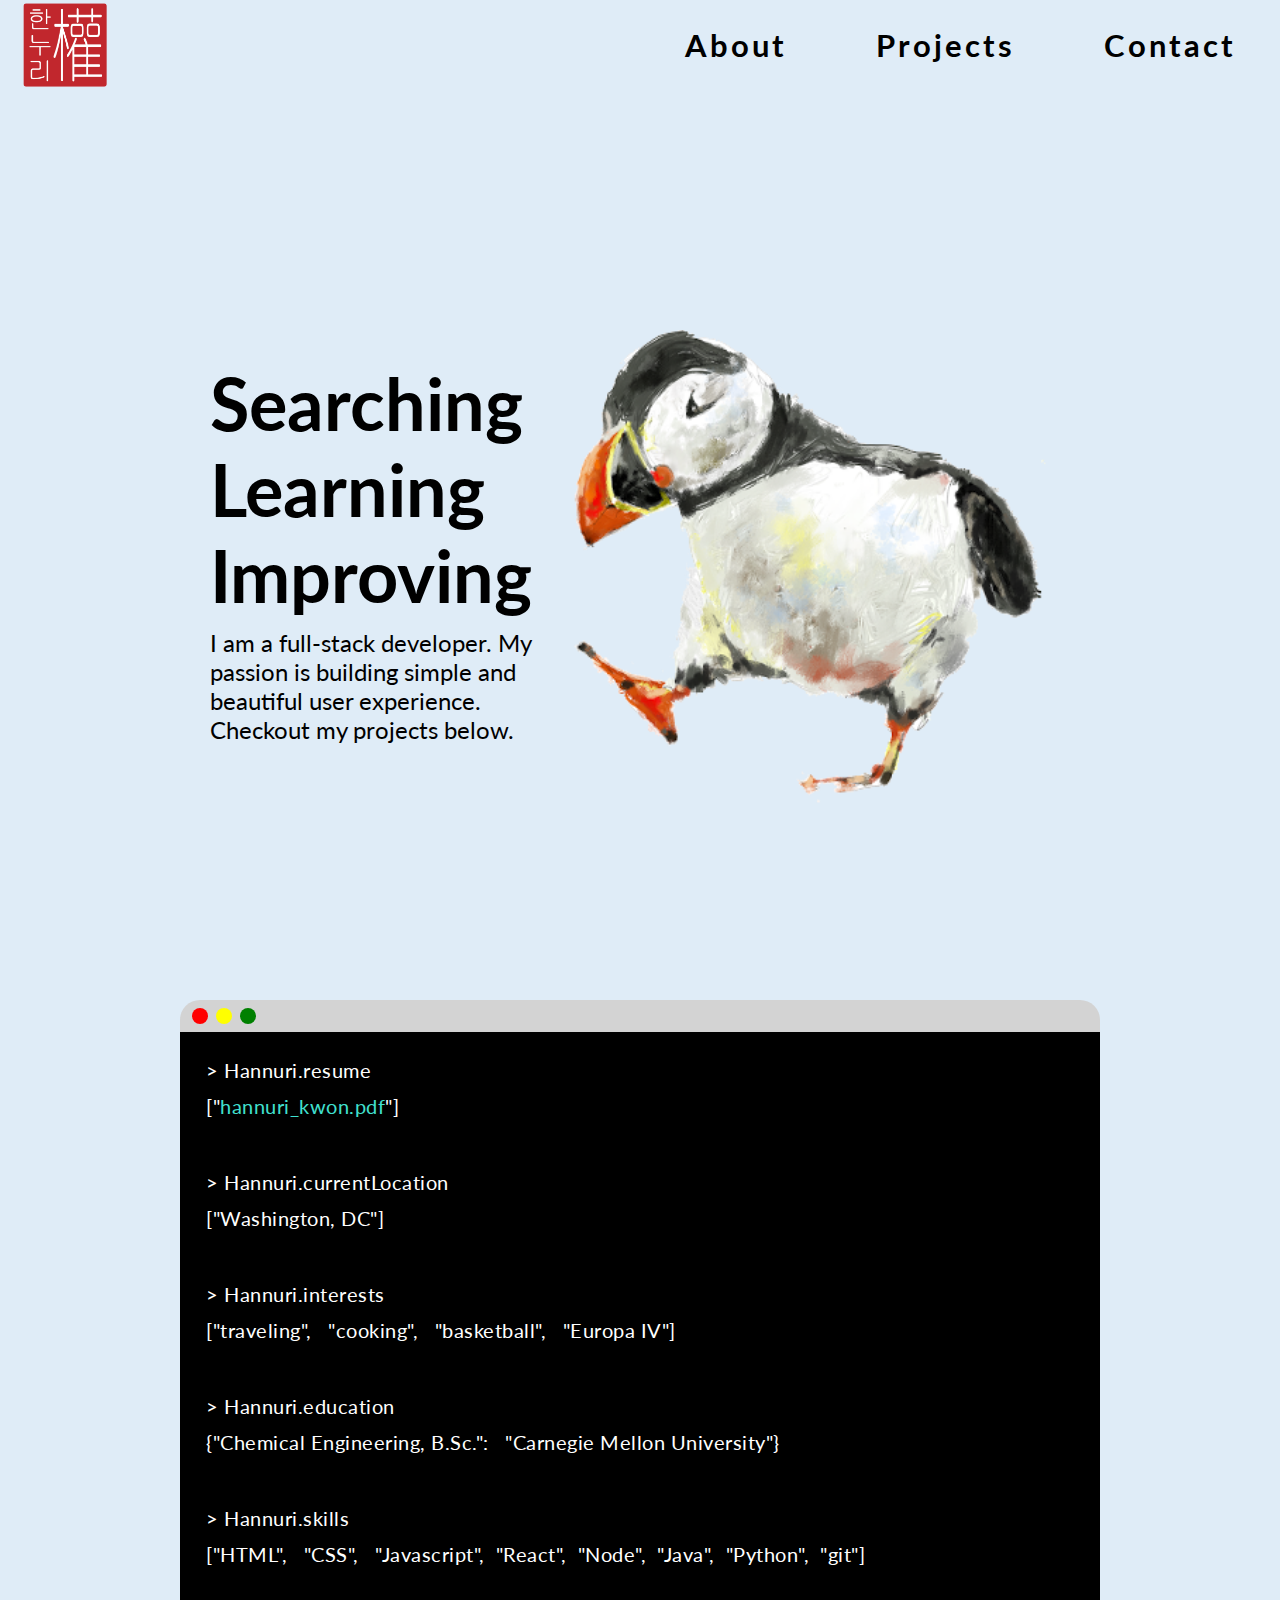
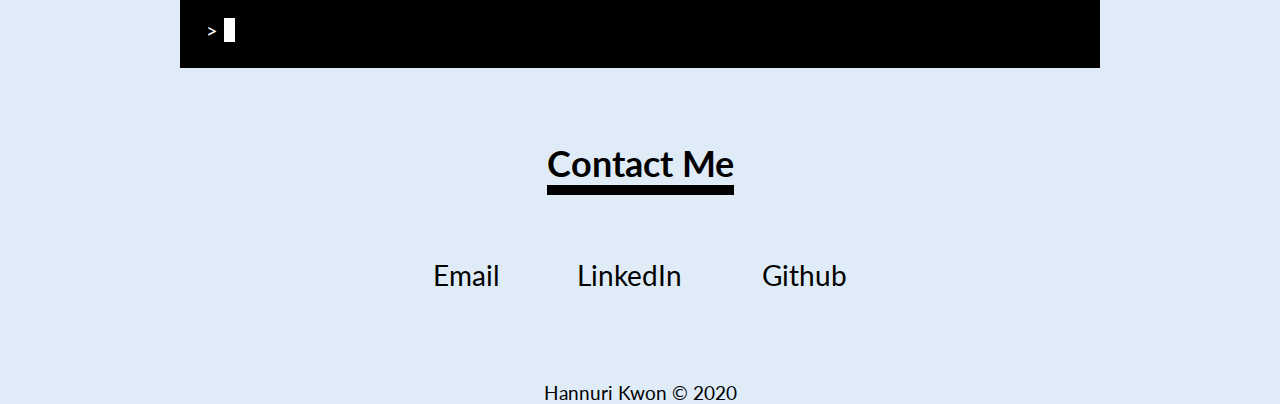
==== puffinLanding.html @ ebcfebdb "first commit" ====
<!DOCTYPE html>
<html lang="en-US">
  <head>
    <meta charset="UTF-8">
    <meta name="author" content="Hannuri Kwon">
    <meta name="description" content="Hannuri's Portfolio Page">
    <meta name="viewport" content="width=device-width, initial-scale=1.0">

    <link rel="stylesheet" href="./puffinStyle.css">
     <link href="https://fonts.googleapis.com/css?family=Lato&display=swap" rel="stylesheet">
    <link rel="shortcut icon" type="image/png"  href="img/seal2.png">
    <title>Nuri's Portfolio</title>
  </head>

  <body>
    <nav>
      <div class="logo">
        <img src="img/seal2.png" alt="seal">
      </div>
      <ul class="nav-links" id="nav-links">
        <li><a class="link1" href="#">About</a></li>
        <li><a class="link2" href="#">Projects</a></li>
        <li><a class="link3" href="#">Contact</a></li>
      </ul>
      <div class="burger">
        <div class="line1"></div>
        <div class="line2"></div>
        <div class="line3"></div>
      </div>
    </nav>

<!-- bigContainer has the max-width 940px to keep everything centered -->
    <div id="bigContainer">
      <!-- Landing Page  -->
      <header>
        <div id="heroWrapper">

          <div id="heroLeft">
            <div id="heroKeyWords">
              <h2>Searching</h2>
              <h2>Learning</h2>
              <h2>Improving</h2>
            </div>
            <div class="heroText">
              <p >I am a full-stack developer. My passion is building simple and beautiful user experience. Checkout my projects below.</p>
            </div>
          </div>

          <div id="heroRight">
            <div id="heroImage">
              <img src="img/puffinDrawing.png" alt="seal">
            </div>
          </div>

        </div>
      </header>

      <!-- About section to mimic the terminal -->
      <div class="aboutWrapper" data-link-id="1">
        <div class="topTerminal">
            <div class="circle1"></div>
            <div class="circle2"></div>
            <div class="circle3"></div>
        </div>
        <div class="mainTerminal">
          <div class="resume">
            <p> > Hannuri.resume </p>
            <p>["<a href=#>hannuri_kwon.pdf</a>"]</p>
          </div>
          <div class="location">
            <p> > Hannuri.currentLocation </p>
            <p>["Washington, DC"]</p>
          </div>

          <div class="interests">
            <p> > Hannuri.interests </p>
            <p>["traveling", &nbsp; "cooking", &nbsp; "basketball", &nbsp; "Europa IV"]</p>
          </div>
          <div class="education">
            <p> > Hannuri.education </p>
            <p>{"Chemical Engineering, B.Sc.": &nbsp; "Carnegie Mellon University"}</p>
          </div>
          <div class="skills">
            <p> > Hannuri.skills </p>
            <p>["HTML", &nbsp; "CSS", &nbsp; "Javascript", &nbsp;"React", &nbsp;"Node", &nbsp;"Java", &nbsp;"Python", &nbsp;"git"]</p>
          </div>
          <div class="cursor">
            <p> > <span class="blinker">&nbsp;&nbsp;</span></p>
          </div>
        </div>
      </div>

      <div class="projectWrapper" data-link-id="2">

      </div>

      <div class="contactTitle">
        <h2>Contact Me</h2>
      </div>

      <div class="contactLinks" data-link-id="3">
        <div>
          <a href="mailto:hannuri.kwon@gmail.com">Email</a>
        </div>
        <div>
          <a href="#">LinkedIn</a>
          <a href="#">Github</a>
        </div>
      </div>

      <footer>
        <div id="footerCredit">
          <p>Hannuri Kwon © 2020</p>
        </div>
      </footer>

    </div>

    <script src="script.js"></script>
  </body>

</html>
---- puffinStyle.css ----
* {
  box-sizing: border-box;
  margin: 0;
  padding: 0;
}

body {
  font-family: 'Lato', sans-serif;
  /* background-color: #EFF6FE; */
  background-color: #DFECF7;
}

/* Navigation bar */
nav {
  /* position: fixed; */
  width: 100%;
  min-height: 10vh;
  display: flex;
  justify-content: space-between;
  align-items: center;
}

.logo {
  height: 10vh;
  display: flex;
  justify-content: flex-start;
  align-items: center;
  margin-left: 20px;
}

nav img {
  height: 10vh;
}

.nav-links {
  width: 50%;
  display: flex;
  justify-content: space-around;
}

nav ul li {
  list-style: none;
}

nav a {
  color: black;
  text-decoration: none;
  font-weight: bold;
  font-size: calc(28px + 0.2vw);
  letter-spacing: 3px;
}

nav a:hover{
  border-bottom: 10px solid #E26118;
}

.burger {
  display: none;
  cursor: pointer;
}

.burger div{
  width: 10vh;
  height: 10px;
  background-color: white;
  margin: 10px;
}

@media screen and (max-width:840px) {
  body{
    overflow-x: hidden;
  }
  nav {
    background-color: #C1272D;
  }
  .nav-links {
    position: absolute;
    right: 0px;
    height: 92vh;
    width: 40%;
    top: 10vh;
    background-color: #C1272D;
    display: flex;
    justify-content: flex-start;
    flex-direction: column;
    align-items: center;
    transform: translateX(100%);
    transition: transform 0.5s ease-in;
  }
  .nav-links li {
    margin: 20px;
    opacity: 0;
  }
  nav a {
    color: white;
  }
  nav a:hover{
    border-bottom: 10px solid white;
  }
  .burger {
    display: block;
  }
}

.nav-active{
  transform: translateX(0%);
}

/* The <a> elements in the nav will fade into existance when user clicks on burger */
@keyframes navLinkFade {
  from{
    opacity: 0;
    transform: translateX(50px);
  }
  to{
    opacity: 1;
    transform: translate(0px);
  }
}

/* Three parallel lines that form the burger will turn into a X with javascript */
.toggle .line1{
  transform: rotate(-45deg) translate(-25px, 0px);
}
.toggle .line2{
  opacity: 0;
}
.toggle .line3{
  transform: rotate(45deg) translate(-25px, 0px);
}


/* Big Container that contains all of the content so that everything is fitted */
/* into the middle and we have a wide edge on both sides of the content. */
/* The wide edges will shrink first before the content in the middle shrinks */
#bigContainer {
  max-width: 940px;
  margin: 0 auto;
  padding-top: 10vh;
}

/* Header Section which includes the hero image (puffin image) and texts */
header {
  min-height: 90vh;
  width: 100%;
}

#heroWrapper {
  width: 100%;
  display: flex;
  padding-top: calc(50px + 10vh);
}

#heroLeft {
  width: 46%;
  padding: 40px;
}

header h2 {
  font-size: 72px;
}

header p {
  font-size: 24px;
  margin-top: 10px;
  padding-right: 20px;
}

#heroRight {
  width: 56%;
}

#heroImage {
}

header img {
  width: 496px;
  padding-top: 10px;
  margin-left:-40px;
  /* opacity: 0; */
  /* animation: fadeSimple 0.5s ease-in-out 0.5s forwards; */
  /* background-color: yellow; */
}

@media only screen and (max-width: 840px) {

  #heroWrapper {
    /* background-color: green; */
    width: 100%;
    display: flex;
    flex-direction: column-reverse;
    padding-top: calc(10vh);
  }
  #heroLeft {
    width: 100%;
    padding: 40px;
  }
  header h2 {
    /* background-color: yellow; */
    font-size: calc(40px + 4vw);
  }
  header p {
    font-size: calc(24px + 1vw);
    margin-top: 10px;
    padding-right: 20px;
  }
  #heroRight {
    width: 100%;
    display: flex;
    justify-content: center;
  }
  header img {
    width: 70vw;
  }
}


/* About Section with personal information */
.aboutWrapper {
  width: 100%;
  padding: 10px;
}

.topTerminal {
  width: 100%;
  height: 32px;
  border-radius: 20px 20px 0px 0px;
  background-color: #D3D3D3;
  display: flex;
  justify-content: flex-start;
  align-items: center;
}

.circle1 {
  width: 16px;
  height: 16px;
  border-radius: 50%;
  margin-left: 12px;
  background-color: red;
}

.circle2 {
  width: 16px;
  height: 16px;
  border-radius: 50%;
  margin-left: 8px;
  background-color: yellow;
}

.circle3 {
  width: 16px;
  height: 16px;
  border-radius: 50%;
  margin-left: 8px;
  background-color: green;
}

.mainTerminal {
  width: 100%;
  background-color: black;
}

.mainTerminal div {
  padding: 20px;
}

.mainTerminal p {
  color: white;
  padding: 6px;
  font-size: calc(16px + 0.3vw);
  letter-spacing: 0.5px;
}

.resume a{
  text-decoration: none;
  color:#40E0D0;
}
.resume a:hover{
  color: pink;
}

.blinker {
  display: inline;
  background: white;
  animation-name: blink;
  animation-duration: 900ms;
  animation-iteration-count: infinite;
  opacity: 1;
}

@keyframes blink {
  from {opacity: 0;}
  to {opacity: 1;}
}





/* Contact Section */
.contactTitle{
  display: flex;
  justify-content: center;
}

.contactTitle h2{
  font-size: calc(32px + 0.3vw);
  font-weight: bold;
  border-bottom: 10px solid black;
  margin: 5vw;
}

.contactLinks {
  display: flex;
  justify-content: center;
  flex-wrap: wrap;
  margin-bottom: 10vh;
}

.contactLinks a {
  color: black;
  text-decoration: none;
  font-size: calc(24px + 0.3vw);
  margin-left: 3vw;
  margin-right: 3vw;
}

.contactLinks a:hover {
  border-bottom: 10px solid #E26118;
}


/* Footer Section */
#footerCredit {
  display: flex;
  justify-content: center;
}

footer p {
  color: black;
  font-size: calc(16px + 0.2vw);
}
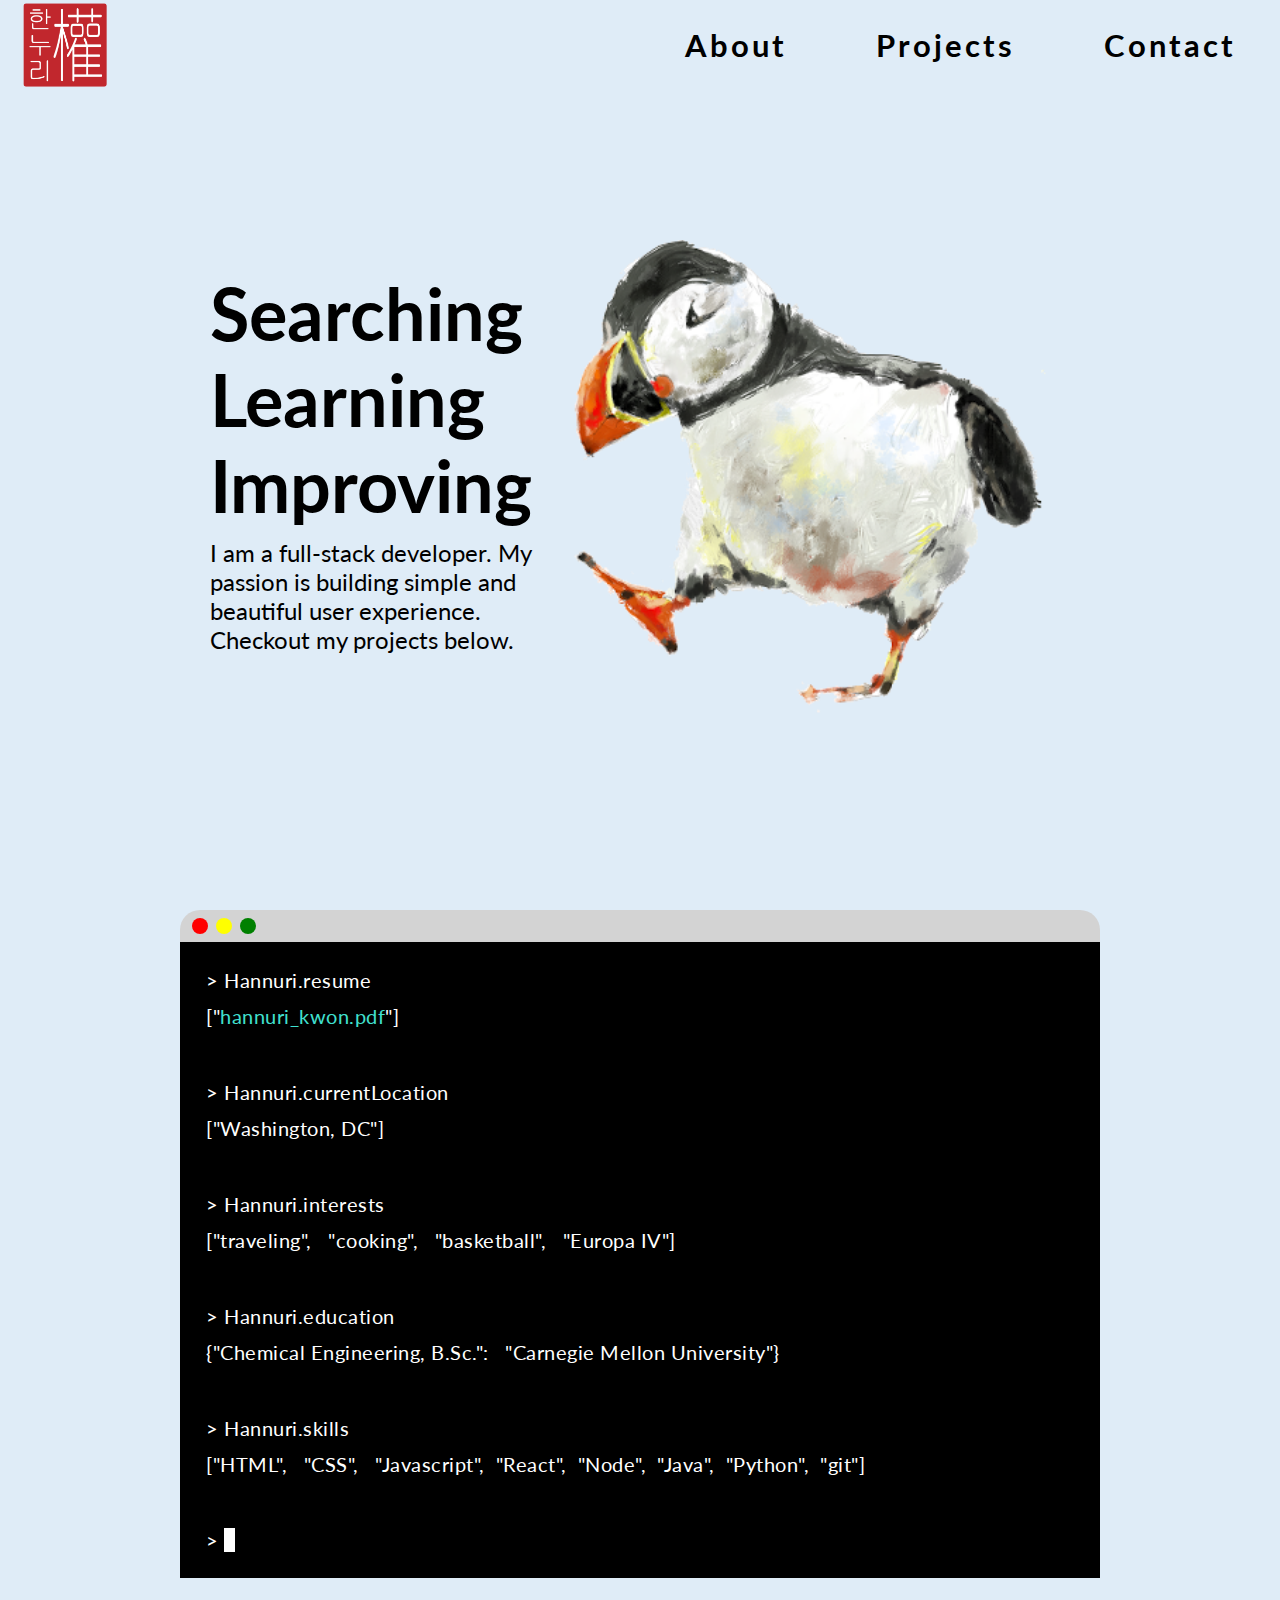
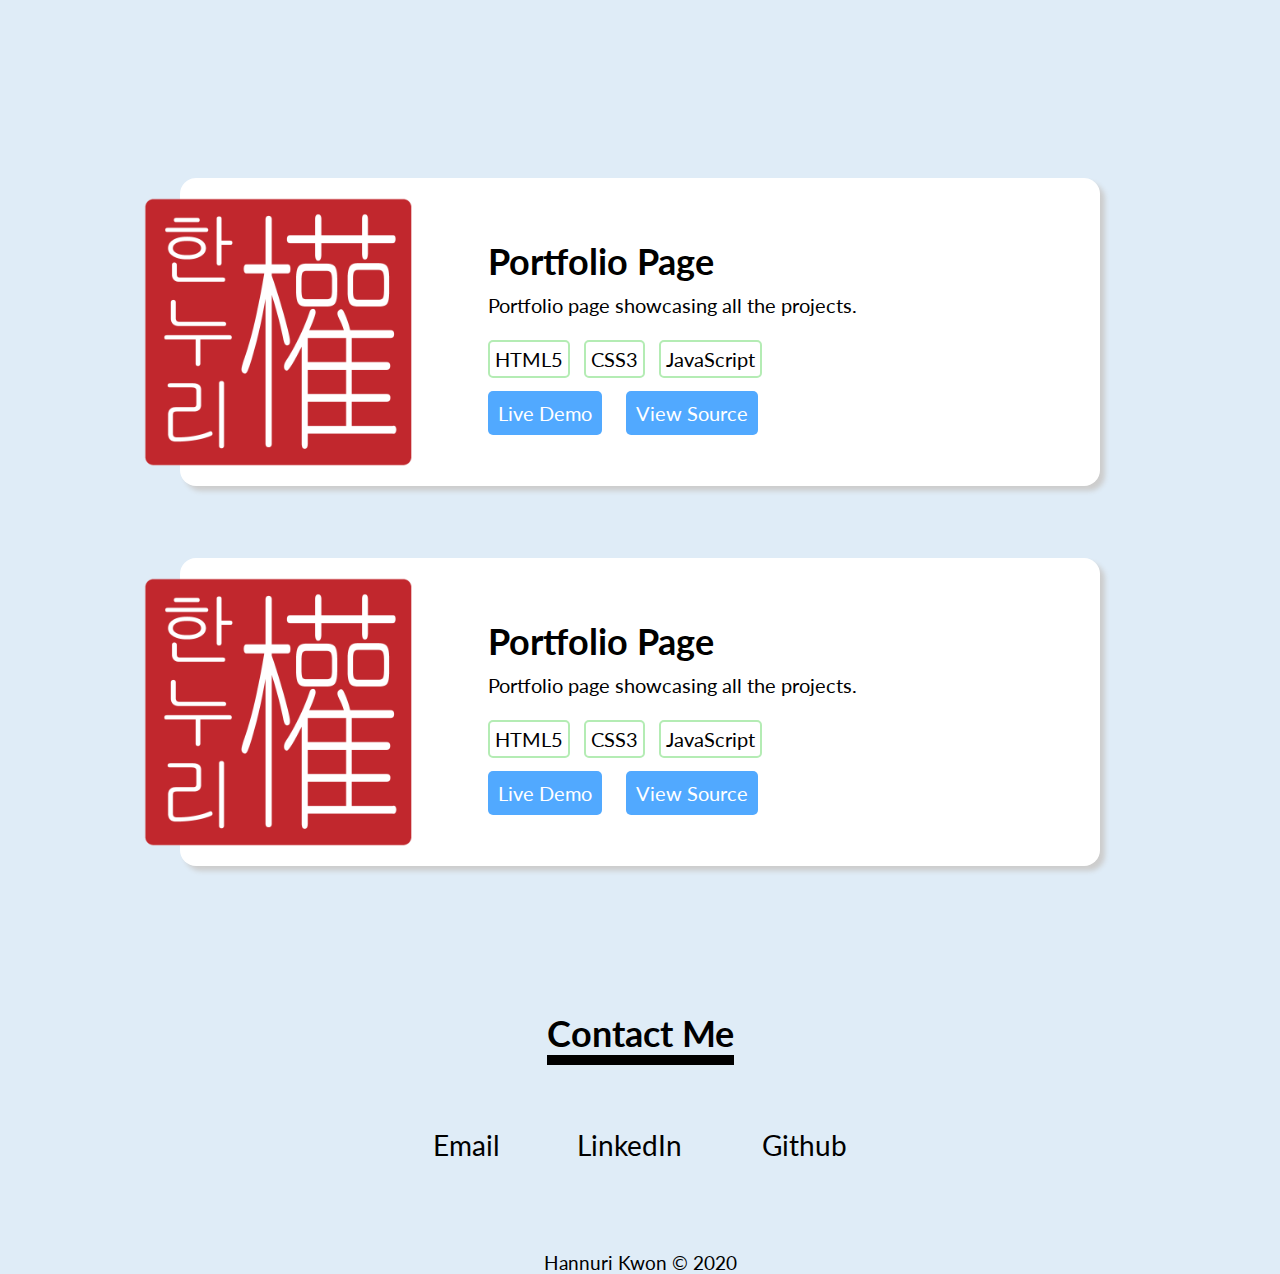
==== commit 8de6fe45: "Project card added and other misc." ====
--- a/puffinLanding.html
+++ b/puffinLanding.html
@@ -92,6 +92,40 @@
 
       <div class="projectWrapper" data-link-id="2">
 
+        <div class="projectCard">
+          <div class="projectImage">
+            <img src="img/seal2.png" alt="seal">
+          </div>
+          <div class="projectInfo">
+            <h1 class="projectTitle">Portfolio Page</h1>
+            <p class="projectPost">Portfolio page showcasing all the projects.</p>
+            <div class="projectTech">
+              <span>HTML5</span>
+              <span>CSS3</span>
+              <span>JavaScript</span>
+            </div>
+            <a href="#">Live Demo</a>
+            <a target="_blank" rel="noopener noreferrer" href="https://github.com/HLKwon/portfolio">View Source</a>
+          </div>
+        </div>
+
+        <div class="projectCard">
+          <div class="projectImage">
+            <img src="img/seal2.png" alt="seal">
+          </div>
+          <div class="projectInfo">
+            <h1 class="projectTitle">Portfolio Page</h1>
+            <p class="projectPost">Portfolio page showcasing all the projects.</p>
+            <div class="projectTech">
+              <span>HTML5</span>
+              <span>CSS3</span>
+              <span>JavaScript</span>
+            </div>
+            <a href="#">Live Demo</a>
+            <a target="_blank" rel="noopener noreferrer" href="https://github.com/HLKwon/portfolio">View Source</a>
+          </div>
+        </div>
+
       </div>
 
       <div class="contactTitle">
@@ -103,8 +137,8 @@
           <a href="mailto:hannuri.kwon@gmail.com">Email</a>
         </div>
         <div>
-          <a href="#">LinkedIn</a>
-          <a href="#">Github</a>
+          <a target="_blank" rel="noopener noreferrer" href="https://www.linkedin.com/in/hlkwon">LinkedIn</a>
+          <a target="_blank" rel="noopener noreferrer" href="https://github.com/HLKwon">Github</a>
         </div>
       </div>
 
--- a/puffinStyle.css
+++ b/puffinStyle.css
@@ -136,19 +136,19 @@
 #bigContainer {
   max-width: 940px;
   margin: 0 auto;
-  padding-top: 10vh;
 }
 
 /* Header Section which includes the hero image (puffin image) and texts */
 header {
   min-height: 90vh;
   width: 100%;
+  padding-top: calc(50px + 10vh);
 }
 
 #heroWrapper {
   width: 100%;
   display: flex;
-  padding-top: calc(50px + 10vh);
+
 }
 
 #heroLeft {
@@ -183,13 +183,15 @@
 }
 
 @media only screen and (max-width: 840px) {
+  header{
+    padding-top: 10vh;
+  }
 
   #heroWrapper {
     /* background-color: green; */
     width: 100%;
     display: flex;
     flex-direction: column-reverse;
-    padding-top: calc(10vh);
   }
   #heroLeft {
     width: 100%;
@@ -294,6 +296,80 @@
 }
 
 
+/* Project Section */
+.projectWrapper{
+  width: 100%;
+  padding: 10px;
+  margin-top: 20vh;
+}
+
+.projectCard{
+  width: 100%;
+  padding: 10px;
+  margin-bottom: 8vh;
+  background-color: #fff;
+  box-shadow: 5px 5px 5px #CDCDCD;
+  display: flex;
+  align-items: center;
+  border-radius: 1em;
+}
+
+.projectImage{
+  min-width: 18em;
+  max-width: 18em;
+  height: 18rem;
+  transform: translateX(-56px);
+  position: relative;
+}
+
+.projectImage img{
+  width: 100%;
+  height: 100%;
+  object-fit: cover;
+  display: block;
+  border-radius: 0.8rem;
+}
+
+.projectInfo{
+
+}
+
+.projectInfo h1{
+  font-size: 36px;
+  margin: 0 0 10px 10px;
+}
+
+.projectInfo p{
+  font-size: 20px;
+  margin: 10px 0 30px 10px;
+}
+
+.projectTech {
+  margin-top: 10px;
+  margin-bottom: 30px;
+}
+
+.projectTech span{
+  font-size: 20px;
+  margin: 10px 0 10px 10px;
+  padding: 5px;
+  border: 2px solid #b4ecb4;
+  border-radius: 5px;
+}
+
+.projectInfo a{
+  font-size: 20px;
+  margin: 10px;
+  padding: 10px;
+  text-decoration: none;
+  background-color: #51a9ff;
+  color: white;
+  border-radius: 5px;
+}
+
+@media only screen and (max-width: 840px) {
+
+}
 
 
 
